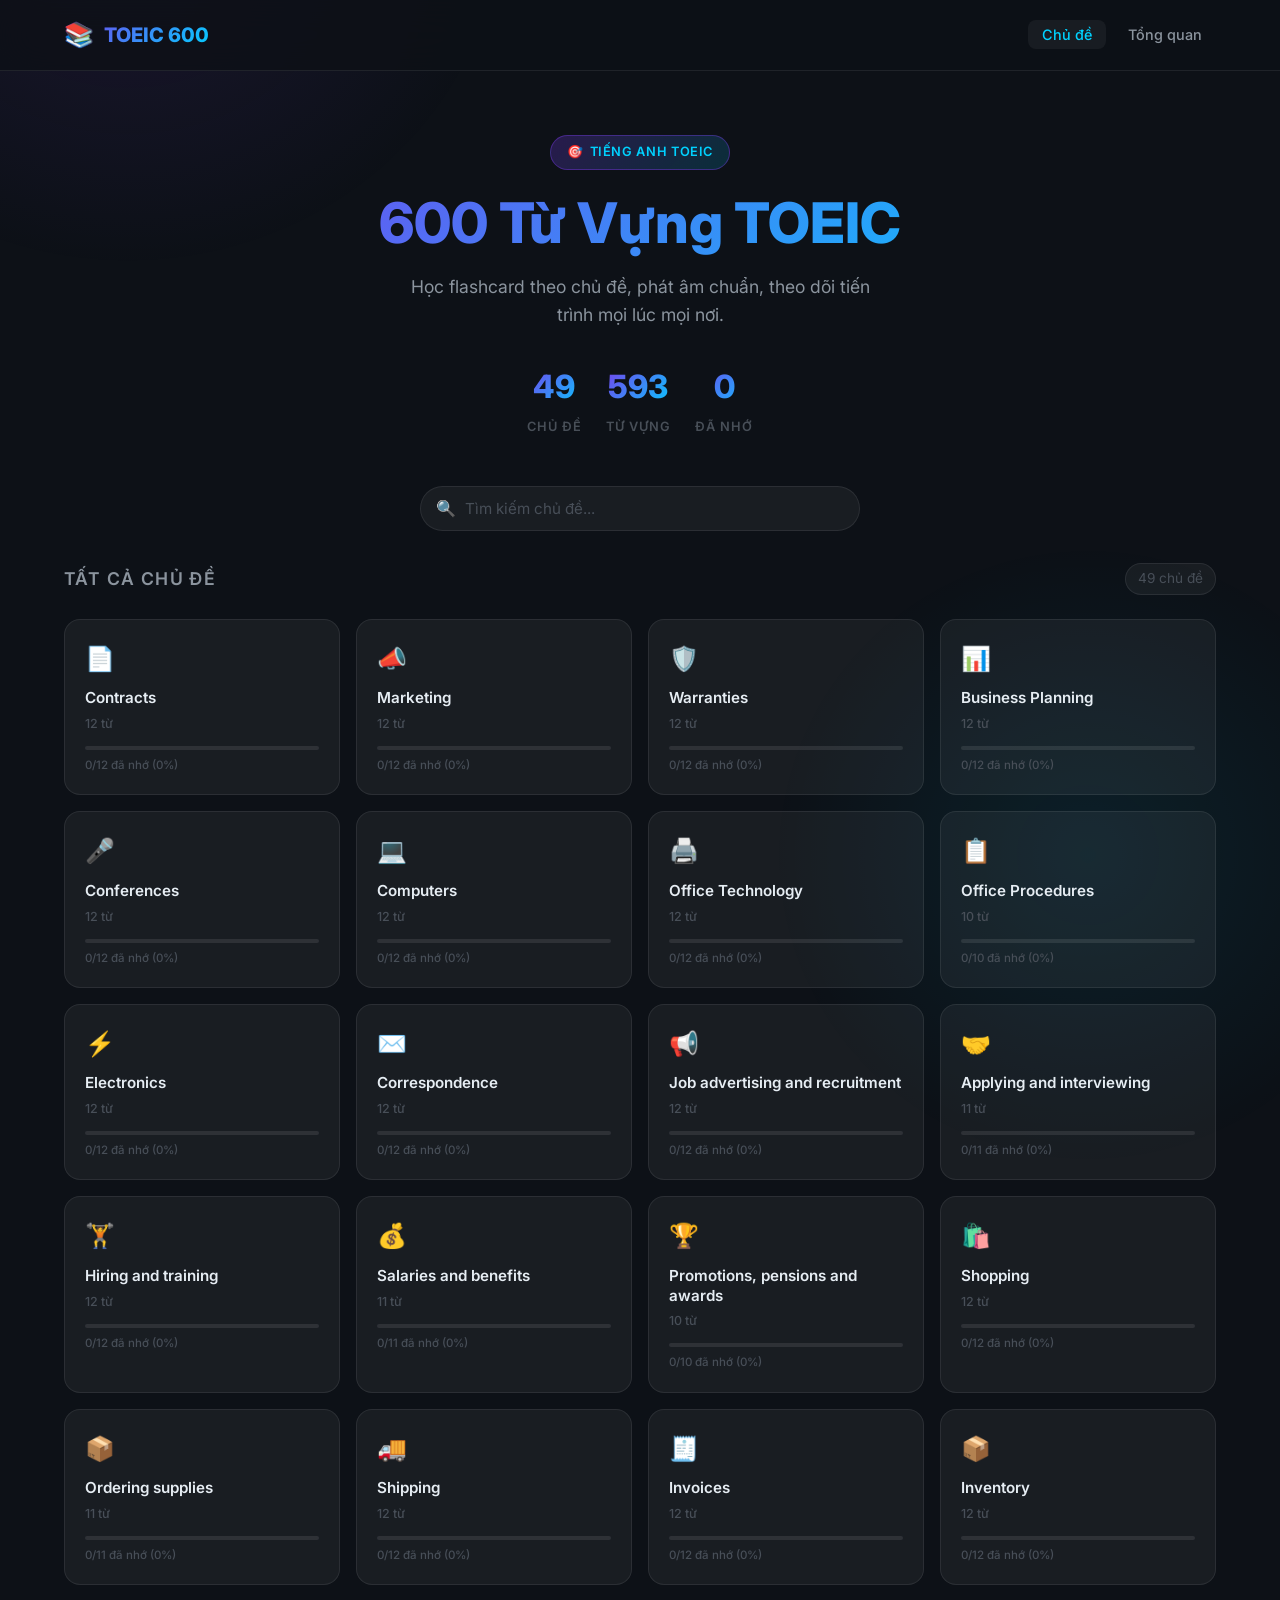
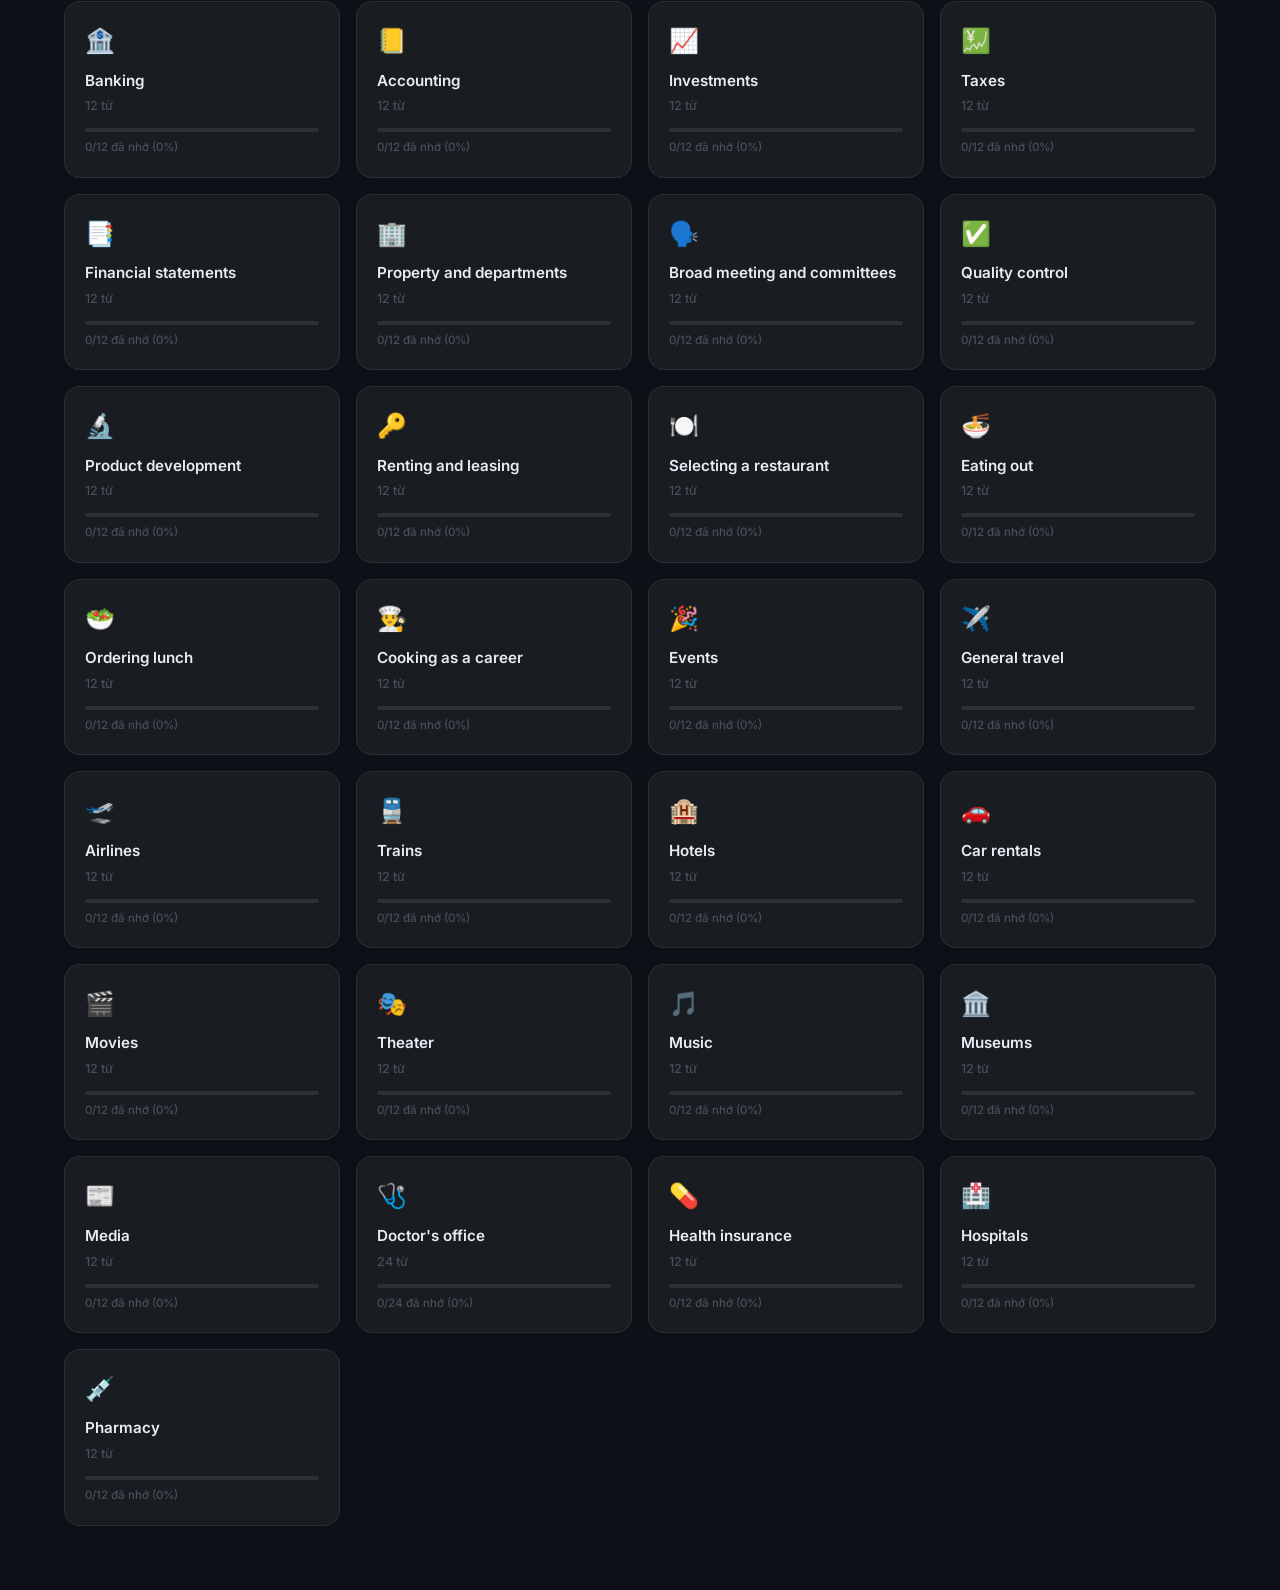
==== study.html @ 12943f38 "feat: TOEIC 600 flashcard site - 49 topics, 593 words" ====
<!DOCTYPE html>
<html lang="vi">
<head>
  <meta charset="UTF-8" />
  <meta name="viewport" content="width=device-width, initial-scale=1.0" />
  <meta name="description" content="Học flashcard từ vựng TOEIC theo chủ đề với phát âm chuẩn và ghi nhớ tiến trình." />
  <meta name="theme-color" content="#0d1117" />
  <title>Học flashcard — TOEIC 600</title>
  <link rel="icon" href="data:image/svg+xml,<svg xmlns='http://www.w3.org/2000/svg' viewBox='0 0 100 100'><text y='.9em' font-size='90'>🃏</text></svg>" />
  <link rel="stylesheet" href="css/style.css" />
</head>
<body>

  <!-- ─── Navbar ──────────────────────────────── -->
  <nav class="navbar" role="navigation" aria-label="Main navigation">
    <div class="navbar-inner">
      <a href="index.html" class="logo" aria-label="Về trang chủ">
        <span class="logo-icon" aria-hidden="true">📚</span>
        TOEIC 600
      </a>
      <ul class="nav-links" role="list">
        <li><a href="index.html">Chủ đề</a></li>
        <li><a href="overview.html">Tổng quan</a></li>
      </ul>
    </div>
  </nav>

  <!-- ─── Study Layout ─────────────────────────── -->
  <main class="container study-layout">

    <!-- Header -->
    <div class="study-header">
      <a href="index.html" class="btn-back" id="btnBack" aria-label="Quay lại trang chủ">
        ← Quay lại
      </a>
      <h1 class="study-topic-name" id="topicName">Đang tải...</h1>
    </div>

    <!-- Progress bar -->
    <section class="progress-section" aria-label="Tiến trình học">
      <div class="progress-info">
        <span class="progress-text" id="progressText">0 / 0 đã nhớ</span>
        <span class="progress-pct" id="progressPct">0%</span>
      </div>
      <div class="progress-bar-wrap" role="progressbar" aria-label="Tiến trình"
           aria-valuemin="0" aria-valuemax="100">
        <div class="progress-bar-fill" id="progressFill" style="width: 0%"></div>
      </div>
    </section>

    <!-- Flashcard area -->
    <div class="flashcard-area">

      <!-- Counter -->
      <div style="font-size:0.85rem; color:var(--text-muted); font-weight:600;" id="cardCounter">
        1 / 12
      </div>

      <!-- The flashcard -->
      <div class="flashcard-wrap" aria-label="Nhấn để lật thẻ">
        <div class="flashcard" id="flashcard" role="button" tabindex="0"
             aria-label="Flashcard — nhấn Space hoặc click để lật">

          <!-- Front: English word -->
          <div class="card-face card-front">
            <button class="btn-speak" id="btnSpeak"
                    aria-label="Phát âm từ"
                    title="Phát âm (Enter)">
              🔊
            </button>
            <div class="card-hint">Từ tiếng Anh</div>
            <div class="card-word" id="cardWord">—</div>
            <span class="card-type-badge" id="cardType">n.</span>
            <div style="margin-top:16px; font-size:0.75rem; color:var(--text-muted);">
              Nhấn Space hoặc click để xem nghĩa
            </div>
          </div>

          <!-- Back: Vietnamese meaning -->
          <div class="card-face card-back">
            <div class="card-hint">Nghĩa tiếng Việt</div>
            <div class="card-meaning" id="cardMeaning">—</div>
            <div class="card-word-back" id="cardWordBack"></div>
          </div>

        </div>
      </div>

      <!-- Card dot strip -->
      <div class="card-strip" id="cardStrip" role="group" aria-label="Điều hướng thẻ"></div>

      <!-- Navigation controls -->
      <div class="card-controls" role="group" aria-label="Điều hướng">
        <button class="btn btn-ghost" id="btnPrev" disabled aria-label="Thẻ trước (←)">
          ← Trước
        </button>

        <button class="btn btn-remembered" id="btnRemembered" aria-label="Đánh dấu đã nhớ (phím 1)">
          ✅ Đã nhớ
        </button>

        <button class="btn btn-not-remembered" id="btnNotRemembered" aria-label="Đánh dấu chưa nhớ (phím 2)">
          📝 Chưa nhớ
        </button>

        <button class="btn btn-ghost" id="btnNext" aria-label="Thẻ tiếp (→)">
          Tiếp →
        </button>
      </div>

      <!-- Keyboard shortcuts hint -->
      <div class="shortcuts-bar" aria-label="Phím tắt">
        <span class="shortcut-item">
          <kbd>←</kbd><kbd>→</kbd> Chuyển thẻ
        </span>
        <span class="shortcut-item">
          <kbd>Space</kbd> Lật thẻ
        </span>
        <span class="shortcut-item">
          <kbd>Enter</kbd> Phát âm
        </span>
        <span class="shortcut-item">
          <kbd>1</kbd> Đã nhớ &nbsp;
          <kbd>2</kbd> Chưa nhớ
        </span>
      </div>

    </div><!-- /flashcard-area -->

  </main>

  <!-- ─── Toast ───────────────────────────────── -->
  <div id="toastContainer" class="toast-container" aria-live="polite" aria-atomic="true"></div>

  <script src="js/study.js"></script>
</body>
</html>
---- css/style.css ----
/* ===================================================
   TOEIC 600 Flashcards — Design System
   Dark Mode + Glassmorphism + Purple-Blue Gradient
=================================================== */

@import url('https://fonts.googleapis.com/css2?family=Inter:wght@300;400;500;600;700;800&display=swap');

/* ─── CSS Variables ─────────────────────────────── */
:root {
  --bg-primary: #0d1117;
  --bg-secondary: #161b22;
  --bg-card: rgba(22, 27, 34, 0.8);
  --bg-glass: rgba(255, 255, 255, 0.05);
  --bg-glass-hover: rgba(255, 255, 255, 0.09);

  --accent-1: #7c3aed;
  --accent-2: #00d2ff;
  --accent-gradient: linear-gradient(135deg, #7c3aed, #00d2ff);
  --accent-gradient-soft: linear-gradient(135deg, rgba(124,58,237,0.25), rgba(0,210,255,0.15));

  --text-primary: #e6edf3;
  --text-secondary: #8b949e;
  --text-muted: #484f58;

  --border-color: rgba(255, 255, 255, 0.08);
  --border-accent: rgba(124, 58, 237, 0.4);

  --shadow-card: 0 8px 32px rgba(0, 0, 0, 0.4);
  --shadow-glow: 0 0 40px rgba(124, 58, 237, 0.2);

  --radius-sm: 8px;
  --radius-md: 16px;
  --radius-lg: 24px;
  --radius-xl: 32px;

  --transition: 0.25s cubic-bezier(0.4, 0, 0.2, 1);
  --transition-slow: 0.5s cubic-bezier(0.4, 0, 0.2, 1);
}

/* ─── Reset & Base ──────────────────────────────── */
*, *::before, *::after {
  box-sizing: border-box;
  margin: 0;
  padding: 0;
}

html {
  scroll-behavior: smooth;
  font-size: 16px;
}

body {
  font-family: 'Inter', -apple-system, BlinkMacSystemFont, sans-serif;
  background-color: var(--bg-primary);
  color: var(--text-primary);
  line-height: 1.6;
  min-height: 100vh;
  overflow-x: hidden;
}

/* Background animated gradient orbs */
body::before {
  content: '';
  position: fixed;
  top: -50%;
  left: -20%;
  width: 60%;
  height: 80%;
  background: radial-gradient(ellipse, rgba(124,58,237,0.12) 0%, transparent 70%);
  pointer-events: none;
  z-index: 0;
  animation: floatOrb 12s ease-in-out infinite alternate;
}

body::after {
  content: '';
  position: fixed;
  bottom: -30%;
  right: -10%;
  width: 50%;
  height: 70%;
  background: radial-gradient(ellipse, rgba(0,210,255,0.08) 0%, transparent 70%);
  pointer-events: none;
  z-index: 0;
  animation: floatOrb 15s ease-in-out infinite alternate-reverse;
}

@keyframes floatOrb {
  from { transform: translate(0, 0) scale(1); }
  to   { transform: translate(30px, -20px) scale(1.05); }
}

/* ─── Typography ────────────────────────────────── */
h1, h2, h3, h4 {
  font-weight: 700;
  line-height: 1.2;
}

a {
  color: var(--accent-2);
  text-decoration: none;
  transition: opacity var(--transition);
}

a:hover { opacity: 0.8; }

/* ─── Layout ────────────────────────────────────── */
.container {
  max-width: 1200px;
  margin: 0 auto;
  padding: 0 24px;
  position: relative;
  z-index: 1;
}

/* ─── Header / Navbar ───────────────────────────── */
.navbar {
  position: sticky;
  top: 0;
  z-index: 100;
  background: rgba(13, 17, 23, 0.85);
  backdrop-filter: blur(20px);
  -webkit-backdrop-filter: blur(20px);
  border-bottom: 1px solid var(--border-color);
}

.navbar-inner {
  display: flex;
  align-items: center;
  justify-content: space-between;
  padding: 16px 24px;
  max-width: 1200px;
  margin: 0 auto;
}

.logo {
  display: flex;
  align-items: center;
  gap: 10px;
  font-size: 1.25rem;
  font-weight: 800;
  background: var(--accent-gradient);
  -webkit-background-clip: text;
  -webkit-text-fill-color: transparent;
  background-clip: text;
}

.logo-icon {
  font-size: 1.5rem;
  -webkit-text-fill-color: initial;
}

.nav-links {
  display: flex;
  align-items: center;
  gap: 8px;
  list-style: none;
}

.nav-links a {
  color: var(--text-secondary);
  font-size: 0.9rem;
  font-weight: 500;
  padding: 6px 14px;
  border-radius: var(--radius-sm);
  transition: all var(--transition);
  -webkit-text-fill-color: initial;
}

.nav-links a:hover,
.nav-links a.active {
  color: var(--text-primary);
  background: var(--bg-glass);
}

.nav-links a.active {
  color: var(--accent-2);
}

/* ─── Hero Section ──────────────────────────────── */
.hero {
  padding: 64px 0 48px;
  text-align: center;
}

.hero-badge {
  display: inline-flex;
  align-items: center;
  gap: 6px;
  background: var(--accent-gradient-soft);
  border: 1px solid var(--border-accent);
  border-radius: 100px;
  padding: 6px 16px;
  font-size: 0.8rem;
  font-weight: 600;
  color: var(--accent-2);
  margin-bottom: 20px;
  letter-spacing: 0.05em;
  text-transform: uppercase;
}

.hero h1 {
  font-size: clamp(2rem, 5vw, 3.5rem);
  font-weight: 800;
  margin-bottom: 16px;
  background: var(--accent-gradient);
  -webkit-background-clip: text;
  -webkit-text-fill-color: transparent;
  background-clip: text;
}

.hero p {
  font-size: 1.1rem;
  color: var(--text-secondary);
  max-width: 480px;
  margin: 0 auto 32px;
}

.hero-stats {
  display: flex;
  gap: 24px;
  justify-content: center;
  flex-wrap: wrap;
}

.stat-item {
  text-align: center;
}

.stat-number {
  font-size: 2rem;
  font-weight: 800;
  background: var(--accent-gradient);
  -webkit-background-clip: text;
  -webkit-text-fill-color: transparent;
  background-clip: text;
  display: block;
}

.stat-label {
  font-size: 0.8rem;
  color: var(--text-muted);
  text-transform: uppercase;
  letter-spacing: 0.08em;
  font-weight: 600;
}

/* ─── Search Bar ────────────────────────────────── */
.search-wrap {
  margin-bottom: 32px;
}

.search-input-wrap {
  position: relative;
  max-width: 440px;
  margin: 0 auto;
}

.search-icon {
  position: absolute;
  left: 16px;
  top: 50%;
  transform: translateY(-50%);
  color: var(--text-muted);
  font-size: 1rem;
  pointer-events: none;
}

#searchInput {
  width: 100%;
  background: var(--bg-glass);
  border: 1px solid var(--border-color);
  border-radius: 100px;
  padding: 12px 20px 12px 44px;
  color: var(--text-primary);
  font-family: inherit;
  font-size: 0.95rem;
  outline: none;
  transition: all var(--transition);
}

#searchInput::placeholder { color: var(--text-muted); }
#searchInput:focus {
  border-color: var(--accent-1);
  background: var(--bg-glass-hover);
  box-shadow: 0 0 0 3px rgba(124,58,237,0.15);
}

/* ─── Section Header ─────────────────────────────── */
.section-header {
  display: flex;
  align-items: center;
  justify-content: space-between;
  margin-bottom: 24px;
  gap: 12px;
  flex-wrap: wrap;
}

.section-header h2 {
  font-size: 1.1rem;
  font-weight: 600;
  color: var(--text-secondary);
  text-transform: uppercase;
  letter-spacing: 0.08em;
}

.section-count {
  font-size: 0.85rem;
  color: var(--text-muted);
  background: var(--bg-glass);
  padding: 4px 12px;
  border-radius: 100px;
  border: 1px solid var(--border-color);
}

/* ─── Topic Grid ────────────────────────────────── */
.topic-grid {
  display: grid;
  grid-template-columns: repeat(auto-fill, minmax(240px, 1fr));
  gap: 16px;
  padding-bottom: 64px;
}

.topic-card {
  background: var(--bg-glass);
  border: 1px solid var(--border-color);
  border-radius: var(--radius-md);
  padding: 20px;
  cursor: pointer;
  transition: all var(--transition);
  position: relative;
  overflow: hidden;
  text-decoration: none;
  display: block;
}

.topic-card::before {
  content: '';
  position: absolute;
  inset: 0;
  background: var(--accent-gradient);
  opacity: 0;
  transition: opacity var(--transition);
  border-radius: inherit;
}

.topic-card:hover {
  border-color: var(--border-accent);
  transform: translateY(-4px);
  box-shadow: var(--shadow-card), var(--shadow-glow);
}

.topic-card:hover::before { opacity: 0.05; }

.topic-card-inner {
  position: relative;
  z-index: 1;
}

.topic-icon {
  font-size: 1.5rem;
  margin-bottom: 10px;
  display: block;
}

.topic-name {
  font-size: 0.95rem;
  font-weight: 600;
  color: var(--text-primary);
  margin-bottom: 6px;
  line-height: 1.3;
}

.topic-meta {
  font-size: 0.78rem;
  color: var(--text-muted);
  margin-bottom: 12px;
  font-weight: 500;
}

/* Mini progress bar on topic card */
.topic-progress-bar-wrap {
  height: 4px;
  background: var(--bg-glass-hover);
  border-radius: 100px;
  overflow: hidden;
  margin-bottom: 6px;
}

.topic-progress-bar-fill {
  height: 100%;
  background: var(--accent-gradient);
  border-radius: 100px;
  transition: width 0.6s ease;
}

.topic-progress-text {
  font-size: 0.72rem;
  color: var(--text-muted);
  font-weight: 500;
}

/* Fully completed card */
.topic-card.completed {
  border-color: rgba(0, 210, 255, 0.3);
}

.topic-card.completed .topic-name { color: var(--accent-2); }

/* ─── Flashcard Page ─────────────────────────────── */
.study-layout {
  padding: 32px 0 64px;
}

.study-header {
  display: flex;
  align-items: center;
  gap: 16px;
  margin-bottom: 32px;
  flex-wrap: wrap;
}

.btn-back {
  display: inline-flex;
  align-items: center;
  gap: 6px;
  background: var(--bg-glass);
  border: 1px solid var(--border-color);
  color: var(--text-secondary);
  padding: 8px 16px;
  border-radius: var(--radius-sm);
  font-size: 0.85rem;
  font-weight: 500;
  cursor: pointer;
  transition: all var(--transition);
  font-family: inherit;
  text-decoration: none;
}

.btn-back:hover {
  color: var(--text-primary);
  border-color: var(--border-accent);
  background: var(--bg-glass-hover);
}

.study-topic-name {
  font-size: 1.4rem;
  font-weight: 700;
  flex: 1;
}

/* Progress bar */
.progress-section {
  margin-bottom: 32px;
}

.progress-info {
  display: flex;
  justify-content: space-between;
  align-items: center;
  margin-bottom: 8px;
}

.progress-text {
  font-size: 0.85rem;
  color: var(--text-secondary);
  font-weight: 500;
}

.progress-pct {
  font-size: 0.85rem;
  color: var(--accent-2);
  font-weight: 600;
}

.progress-bar-wrap {
  height: 6px;
  background: var(--bg-glass-hover);
  border-radius: 100px;
  overflow: hidden;
}

.progress-bar-fill {
  height: 100%;
  background: var(--accent-gradient);
  border-radius: 100px;
  transition: width 0.5s ease;
}

/* ─── Flashcard 3D Flip ──────────────────────────── */
.flashcard-area {
  display: flex;
  flex-direction: column;
  align-items: center;
  gap: 24px;
}

.flashcard-wrap {
  width: 100%;
  max-width: 560px;
  height: 320px;
  perspective: 1200px;
  cursor: pointer;
}

.flashcard {
  width: 100%;
  height: 100%;
  position: relative;
  transform-style: preserve-3d;
  transition: transform 0.55s cubic-bezier(0.4, 0, 0.2, 1);
}

.flashcard.flipped {
  transform: rotateY(180deg);
}

.card-face {
  position: absolute;
  inset: 0;
  backface-visibility: hidden;
  -webkit-backface-visibility: hidden;
  border-radius: var(--radius-lg);
  display: flex;
  flex-direction: column;
  align-items: center;
  justify-content: center;
  padding: 32px;
  text-align: center;
  border: 1px solid var(--border-color);
}

.card-front {
  background: linear-gradient(135deg, rgba(22,27,34,0.95), rgba(28,36,54,0.95));
  border-color: var(--border-accent);
}

.card-back {
  background: linear-gradient(135deg, rgba(28,36,54,0.95), rgba(22,27,34,0.95));
  transform: rotateY(180deg);
  border-color: rgba(0, 210, 255, 0.3);
}

.card-hint {
  font-size: 0.72rem;
  color: var(--text-muted);
  text-transform: uppercase;
  letter-spacing: 0.1em;
  margin-bottom: 16px;
  font-weight: 600;
}

.card-word {
  font-size: clamp(1.8rem, 5vw, 2.8rem);
  font-weight: 800;
  background: var(--accent-gradient);
  -webkit-background-clip: text;
  -webkit-text-fill-color: transparent;
  background-clip: text;
  margin-bottom: 12px;
  line-height: 1.15;
}

.card-type-badge {
  display: inline-block;
  background: rgba(124,58,237,0.2);
  border: 1px solid rgba(124,58,237,0.4);
  color: #a78bfa;
  font-size: 0.75rem;
  font-weight: 600;
  padding: 4px 12px;
  border-radius: 100px;
  letter-spacing: 0.05em;
}

.card-meaning {
  font-size: clamp(1.4rem, 4vw, 2rem);
  font-weight: 700;
  color: var(--accent-2);
  margin-bottom: 8px;
}

.card-word-back {
  font-size: 0.9rem;
  color: var(--text-muted);
  font-style: italic;
}

/* Speak button on card */
.btn-speak {
  position: absolute;
  top: 16px;
  right: 16px;
  background: var(--bg-glass);
  border: 1px solid var(--border-color);
  color: var(--text-secondary);
  width: 36px;
  height: 36px;
  border-radius: 50%;
  display: flex;
  align-items: center;
  justify-content: center;
  cursor: pointer;
  transition: all var(--transition);
  font-size: 0.9rem;
  font-family: inherit;
}

.btn-speak:hover {
  color: var(--accent-2);
  border-color: rgba(0,210,255,0.4);
  background: rgba(0,210,255,0.1);
}

.btn-speak.speaking {
  color: var(--accent-2);
  border-color: rgba(0,210,255,0.5);
  background: rgba(0,210,255,0.15);
  animation: pulse 1s ease-in-out infinite;
}

@keyframes pulse {
  0%, 100% { box-shadow: 0 0 0 0 rgba(0,210,255,0.3); }
  50% { box-shadow: 0 0 0 8px rgba(0,210,255,0); }
}

/* Flip hint */
.flip-hint {
  font-size: 0.75rem;
  color: var(--text-muted);
  display: flex;
  align-items: center;
  gap: 6px;
}

/* ─── Navigation Controls ────────────────────────── */
.card-controls {
  display: flex;
  align-items: center;
  gap: 12px;
  flex-wrap: wrap;
  justify-content: center;
}

.btn {
  display: inline-flex;
  align-items: center;
  gap: 6px;
  padding: 10px 20px;
  border-radius: var(--radius-sm);
  font-family: inherit;
  font-size: 0.9rem;
  font-weight: 600;
  cursor: pointer;
  border: 1px solid transparent;
  transition: all var(--transition);
  outline: none;
  white-space: nowrap;
}

.btn-ghost {
  background: var(--bg-glass);
  border-color: var(--border-color);
  color: var(--text-secondary);
}

.btn-ghost:hover {
  background: var(--bg-glass-hover);
  color: var(--text-primary);
  border-color: var(--border-accent);
}

.btn-ghost:disabled {
  opacity: 0.35;
  cursor: not-allowed;
}

.btn-remembered {
  background: rgba(0, 210, 100, 0.12);
  border-color: rgba(0, 210, 100, 0.3);
  color: #3dd68c;
}

.btn-remembered:hover {
  background: rgba(0, 210, 100, 0.22);
  border-color: rgba(0, 210, 100, 0.5);
  transform: translateY(-1px);
}

.btn-remembered.active {
  background: rgba(0, 210, 100, 0.25);
  border-color: rgba(0, 210, 100, 0.6);
  box-shadow: 0 0 16px rgba(0, 210, 100, 0.2);
}

.btn-not-remembered {
  background: rgba(248, 81, 73, 0.12);
  border-color: rgba(248, 81, 73, 0.3);
  color: #f85149;
}

.btn-not-remembered:hover {
  background: rgba(248, 81, 73, 0.22);
  border-color: rgba(248, 81, 73, 0.5);
  transform: translateY(-1px);
}

.btn-not-remembered.active {
  background: rgba(248, 81, 73, 0.25);
  border-color: rgba(248, 81, 73, 0.6);
  box-shadow: 0 0 16px rgba(248, 81, 73, 0.2);
}

.btn-primary {
  background: var(--accent-gradient);
  color: #fff;
  border: none;
}

.btn-primary:hover {
  opacity: 0.9;
  transform: translateY(-1px);
  box-shadow: 0 4px 20px rgba(124,58,237,0.4);
}

/* ─── Keyboard Shortcuts Display ────────────────── */
.shortcuts-bar {
  display: flex;
  gap: 12px;
  justify-content: center;
  flex-wrap: wrap;
  margin-top: 8px;
}

.shortcut-item {
  display: flex;
  align-items: center;
  gap: 6px;
  font-size: 0.75rem;
  color: var(--text-muted);
}

kbd {
  display: inline-flex;
  align-items: center;
  justify-content: center;
  background: var(--bg-glass);
  border: 1px solid var(--border-color);
  border-radius: 4px;
  padding: 2px 6px;
  font-family: inherit;
  font-size: 0.7rem;
  color: var(--text-secondary);
  min-width: 24px;
}

/* ─── Card Status Strip ──────────────────────────── */
.card-strip {
  display: flex;
  gap: 4px;
  flex-wrap: wrap;
  justify-content: center;
  max-width: 560px;
  width: 100%;
}

.strip-dot {
  width: 10px;
  height: 10px;
  border-radius: 50%;
  background: var(--bg-glass-hover);
  border: 1px solid var(--border-color);
  transition: all var(--transition);
  cursor: pointer;
}

.strip-dot.current {
  background: var(--accent-1);
  border-color: var(--accent-1);
  transform: scale(1.3);
}

.strip-dot.remembered {
  background: #3dd68c;
  border-color: #3dd68c;
}

.strip-dot.not-remembered {
  background: #f85149;
  border-color: #f85149;
}

/* ─── Overview Page ──────────────────────────────── */
.overview-layout {
  padding: 32px 0 64px;
}

.overview-hero {
  margin-bottom: 40px;
}

/* Overall stats cards */
.stats-grid {
  display: grid;
  grid-template-columns: repeat(auto-fit, minmax(180px, 1fr));
  gap: 16px;
  margin-bottom: 40px;
}

.stat-card {
  background: var(--bg-glass);
  border: 1px solid var(--border-color);
  border-radius: var(--radius-md);
  padding: 20px 24px;
  text-align: center;
  transition: all var(--transition);
}

.stat-card:hover {
  border-color: var(--border-accent);
  transform: translateY(-2px);
}

.stat-card .stat-value {
  font-size: 2.2rem;
  font-weight: 800;
  background: var(--accent-gradient);
  -webkit-background-clip: text;
  -webkit-text-fill-color: transparent;
  background-clip: text;
  display: block;
  margin-bottom: 4px;
}

.stat-card .stat-label {
  font-size: 0.8rem;
  color: var(--text-muted);
  font-weight: 600;
  text-transform: uppercase;
  letter-spacing: 0.08em;
}

/* Overall progress ring */
.overall-progress-wrap {
  display: flex;
  flex-direction: column;
  align-items: center;
  gap: 20px;
  margin-bottom: 40px;
  padding: 32px;
  background: var(--bg-glass);
  border: 1px solid var(--border-color);
  border-radius: var(--radius-lg);
}

.progress-ring-container {
  position: relative;
  width: 160px;
  height: 160px;
}

.progress-ring-svg {
  transform: rotate(-90deg);
  width: 160px;
  height: 160px;
}

.progress-ring-bg {
  fill: none;
  stroke: var(--bg-glass-hover);
  stroke-width: 10;
}

.progress-ring-fill {
  fill: none;
  stroke: url(#ringGradient);
  stroke-width: 10;
  stroke-linecap: round;
  stroke-dasharray: 440;
  stroke-dashoffset: 440;
  transition: stroke-dashoffset 1s ease;
}

.progress-ring-text {
  position: absolute;
  inset: 0;
  display: flex;
  flex-direction: column;
  align-items: center;
  justify-content: center;
}

.progress-ring-pct {
  font-size: 2.2rem;
  font-weight: 800;
  background: var(--accent-gradient);
  -webkit-background-clip: text;
  -webkit-text-fill-color: transparent;
  background-clip: text;
}

.progress-ring-label {
  font-size: 0.72rem;
  color: var(--text-muted);
  text-transform: uppercase;
  letter-spacing: 0.08em;
  font-weight: 600;
}

/* Overview topic list */
.overview-controls {
  display: flex;
  gap: 8px;
  align-items: center;
  flex-wrap: wrap;
  margin-bottom: 20px;
}

.overview-controls label {
  font-size: 0.85rem;
  color: var(--text-muted);
  font-weight: 500;
}

.btn-sm {
  padding: 6px 12px;
  font-size: 0.8rem;
}

.overview-list {
  display: flex;
  flex-direction: column;
  gap: 12px;
}

.overview-item {
  background: var(--bg-glass);
  border: 1px solid var(--border-color);
  border-radius: var(--radius-md);
  padding: 16px 20px;
  transition: all var(--transition);
  display: flex;
  align-items: center;
  gap: 16px;
  text-decoration: none;
  cursor: pointer;
}

.overview-item:hover {
  border-color: var(--border-accent);
  background: var(--bg-glass-hover);
  transform: translateX(4px);
}

.overview-item.complete {
  border-color: rgba(0,210,255,0.25);
}

.ov-rank {
  font-size: 0.8rem;
  font-weight: 700;
  color: var(--text-muted);
  width: 28px;
  text-align: center;
  flex-shrink: 0;
}

.ov-info {
  flex: 1;
  min-width: 0;
}

.ov-name {
  font-size: 0.95rem;
  font-weight: 600;
  color: var(--text-primary);
  margin-bottom: 6px;
  white-space: nowrap;
  overflow: hidden;
  text-overflow: ellipsis;
}

.ov-bar-wrap {
  height: 5px;
  background: var(--bg-glass-hover);
  border-radius: 100px;
  overflow: hidden;
}

.ov-bar-fill {
  height: 100%;
  background: var(--accent-gradient);
  border-radius: 100px;
  transition: width 0.8s ease;
}

.ov-bar-fill.complete { background: linear-gradient(135deg, #00d2ff, #3dd68c); }

.ov-count {
  font-size: 0.8rem;
  color: var(--text-muted);
  font-weight: 600;
  white-space: nowrap;
  text-align: right;
  flex-shrink: 0;
  min-width: 70px;
}

.ov-pct {
  display: block;
  font-size: 0.85rem;
  color: var(--accent-2);
  font-weight: 700;
}

/* Reset button */
.btn-danger {
  background: rgba(248,81,73,0.1);
  border-color: rgba(248,81,73,0.3);
  color: #f85149;
}

.btn-danger:hover {
  background: rgba(248,81,73,0.2);
  border-color: rgba(248,81,73,0.5);
}

/* ─── Empty State ────────────────────────────────── */
.empty-state {
  text-align: center;
  padding: 64px 24px;
  color: var(--text-muted);
}

.empty-icon {
  font-size: 3rem;
  margin-bottom: 16px;
  opacity: 0.5;
}

/* ─── Toast Notification ─────────────────────────── */
.toast-container {
  position: fixed;
  bottom: 24px;
  right: 24px;
  display: flex;
  flex-direction: column;
  gap: 8px;
  z-index: 9999;
}

.toast {
  background: var(--bg-secondary);
  border: 1px solid var(--border-color);
  border-radius: var(--radius-sm);
  padding: 12px 18px;
  font-size: 0.85rem;
  font-weight: 500;
  color: var(--text-primary);
  box-shadow: var(--shadow-card);
  animation: toastIn 0.3s ease;
  display: flex;
  align-items: center;
  gap: 8px;
  max-width: 280px;
}

.toast.success { border-color: rgba(61,214,140,0.4); }
.toast.error   { border-color: rgba(248,81,73,0.4); }
.toast.info    { border-color: var(--border-accent); }

@keyframes toastIn {
  from { opacity: 0; transform: translateY(12px) scale(0.95); }
  to   { opacity: 1; transform: translateY(0) scale(1); }
}

@keyframes toastOut {
  from { opacity: 1; transform: translateY(0); }
  to   { opacity: 0; transform: translateY(-8px); }
}

/* ─── Animations ─────────────────────────────────── */
.fade-in {
  animation: fadeIn 0.4s ease both;
}

@keyframes fadeIn {
  from { opacity: 0; transform: translateY(8px); }
  to   { opacity: 1; transform: translateY(0); }
}

.card-enter {
  animation: cardEnter 0.3s cubic-bezier(0.4, 0, 0.2, 1) both;
}

@keyframes cardEnter {
  from { opacity: 0; transform: scale(0.95); }
  to   { opacity: 1; transform: scale(1); }
}

/* ─── Scrollbar ──────────────────────────────────── */
::-webkit-scrollbar { width: 6px; height: 6px; }
::-webkit-scrollbar-track { background: transparent; }
::-webkit-scrollbar-thumb { background: var(--border-color); border-radius: 100px; }
::-webkit-scrollbar-thumb:hover { background: var(--border-accent); }

/* ─── Responsive ─────────────────────────────────── */
@media (max-width: 768px) {
  .navbar-inner { padding: 12px 16px; }
  .container { padding: 0 16px; }

  .hero { padding: 40px 0 32px; }
  .hero-stats { gap: 16px; }

  .topic-grid { grid-template-columns: repeat(auto-fill, minmax(160px, 1fr)); gap: 12px; }

  .flashcard-wrap { height: 260px; }
  .card-controls { gap: 8px; }
  .btn { padding: 9px 14px; font-size: 0.82rem; }
  .shortcuts-bar { display: none; }

  .overview-item { flex-wrap: wrap; }
  .ov-rank { display: none; }
  .ov-count { min-width: auto; }

  .toast-container { left: 16px; right: 16px; bottom: 16px; }
  .toast { max-width: 100%; }

  .stats-grid { grid-template-columns: repeat(2, 1fr); }
}

@media (max-width: 480px) {
  .topic-grid { grid-template-columns: repeat(2, 1fr); }
  .nav-links { display: none; }
  .hero h1 { font-size: 1.8rem; }
}

/* ─── No results ────────────────────────────────── */
.no-results {
  grid-column: 1 / -1;
  text-align: center;
  padding: 48px 24px;
  color: var(--text-muted);
  font-size: 0.95rem;
}
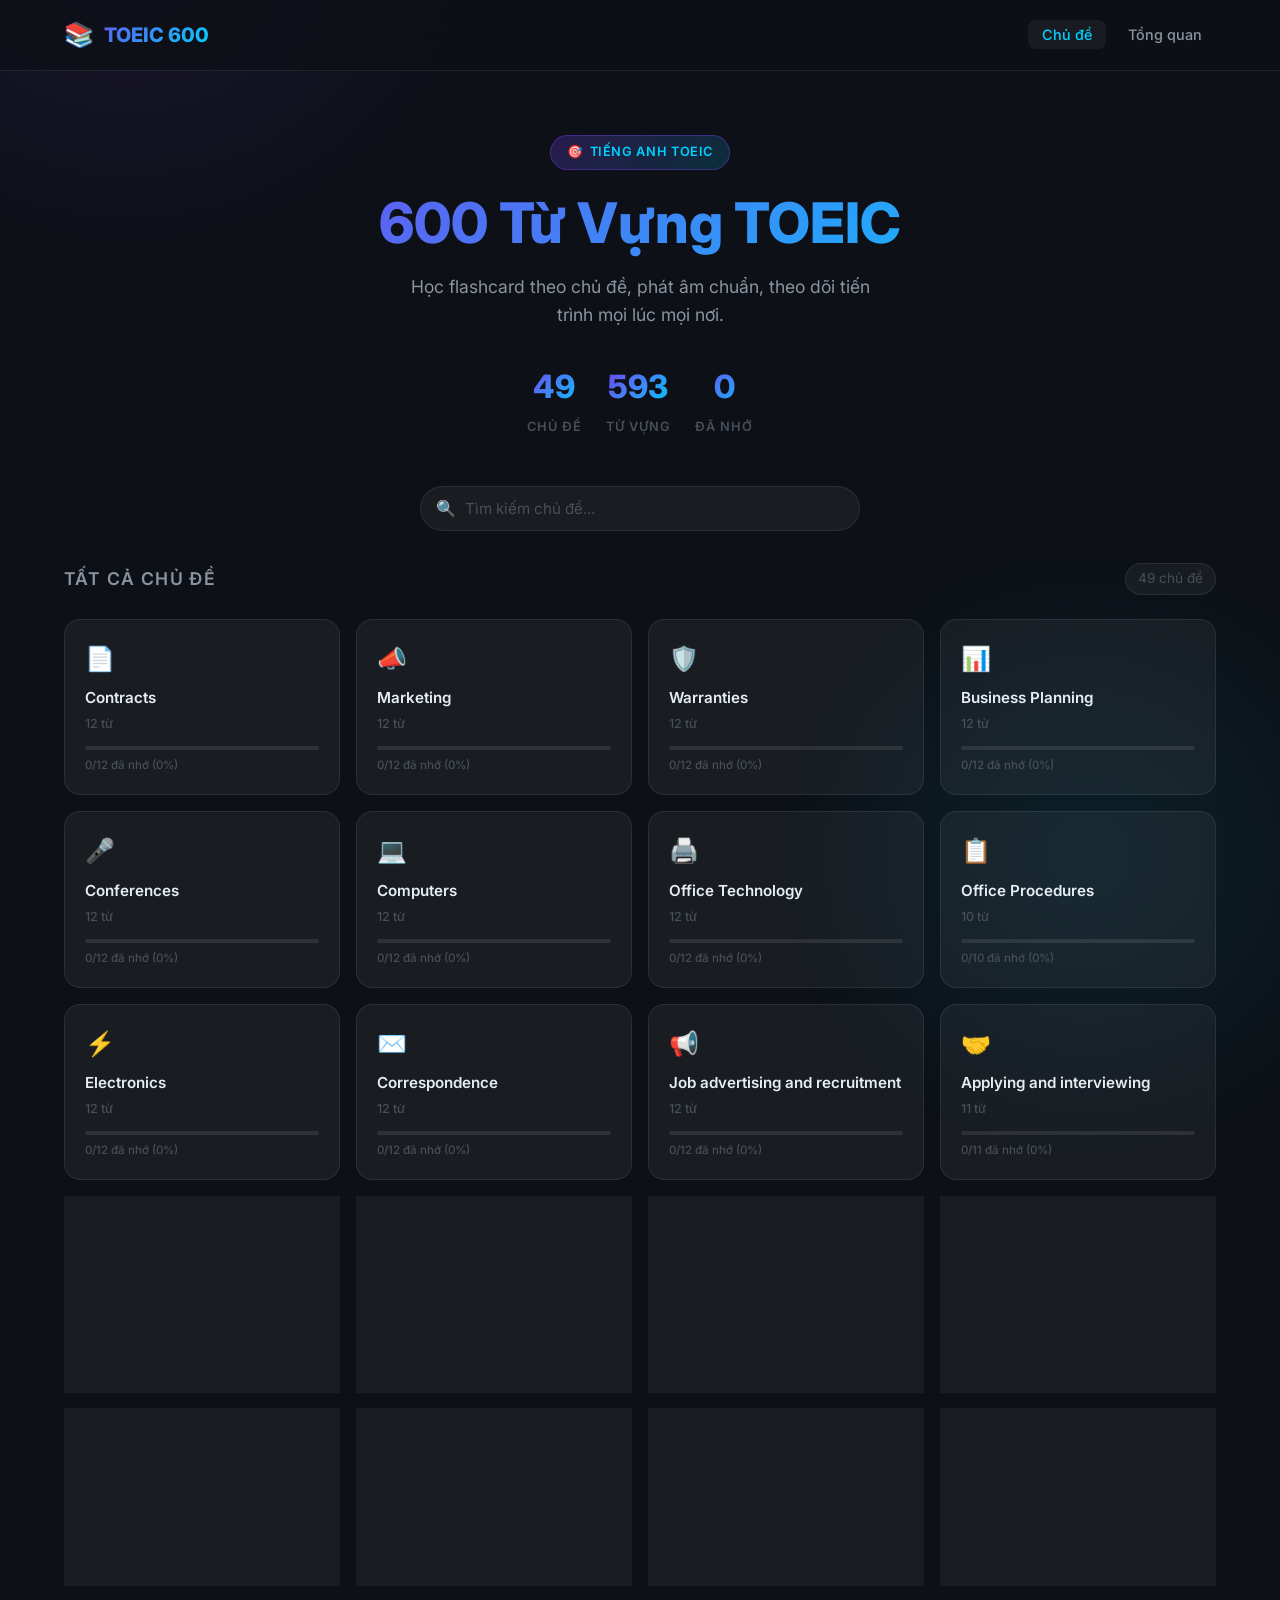
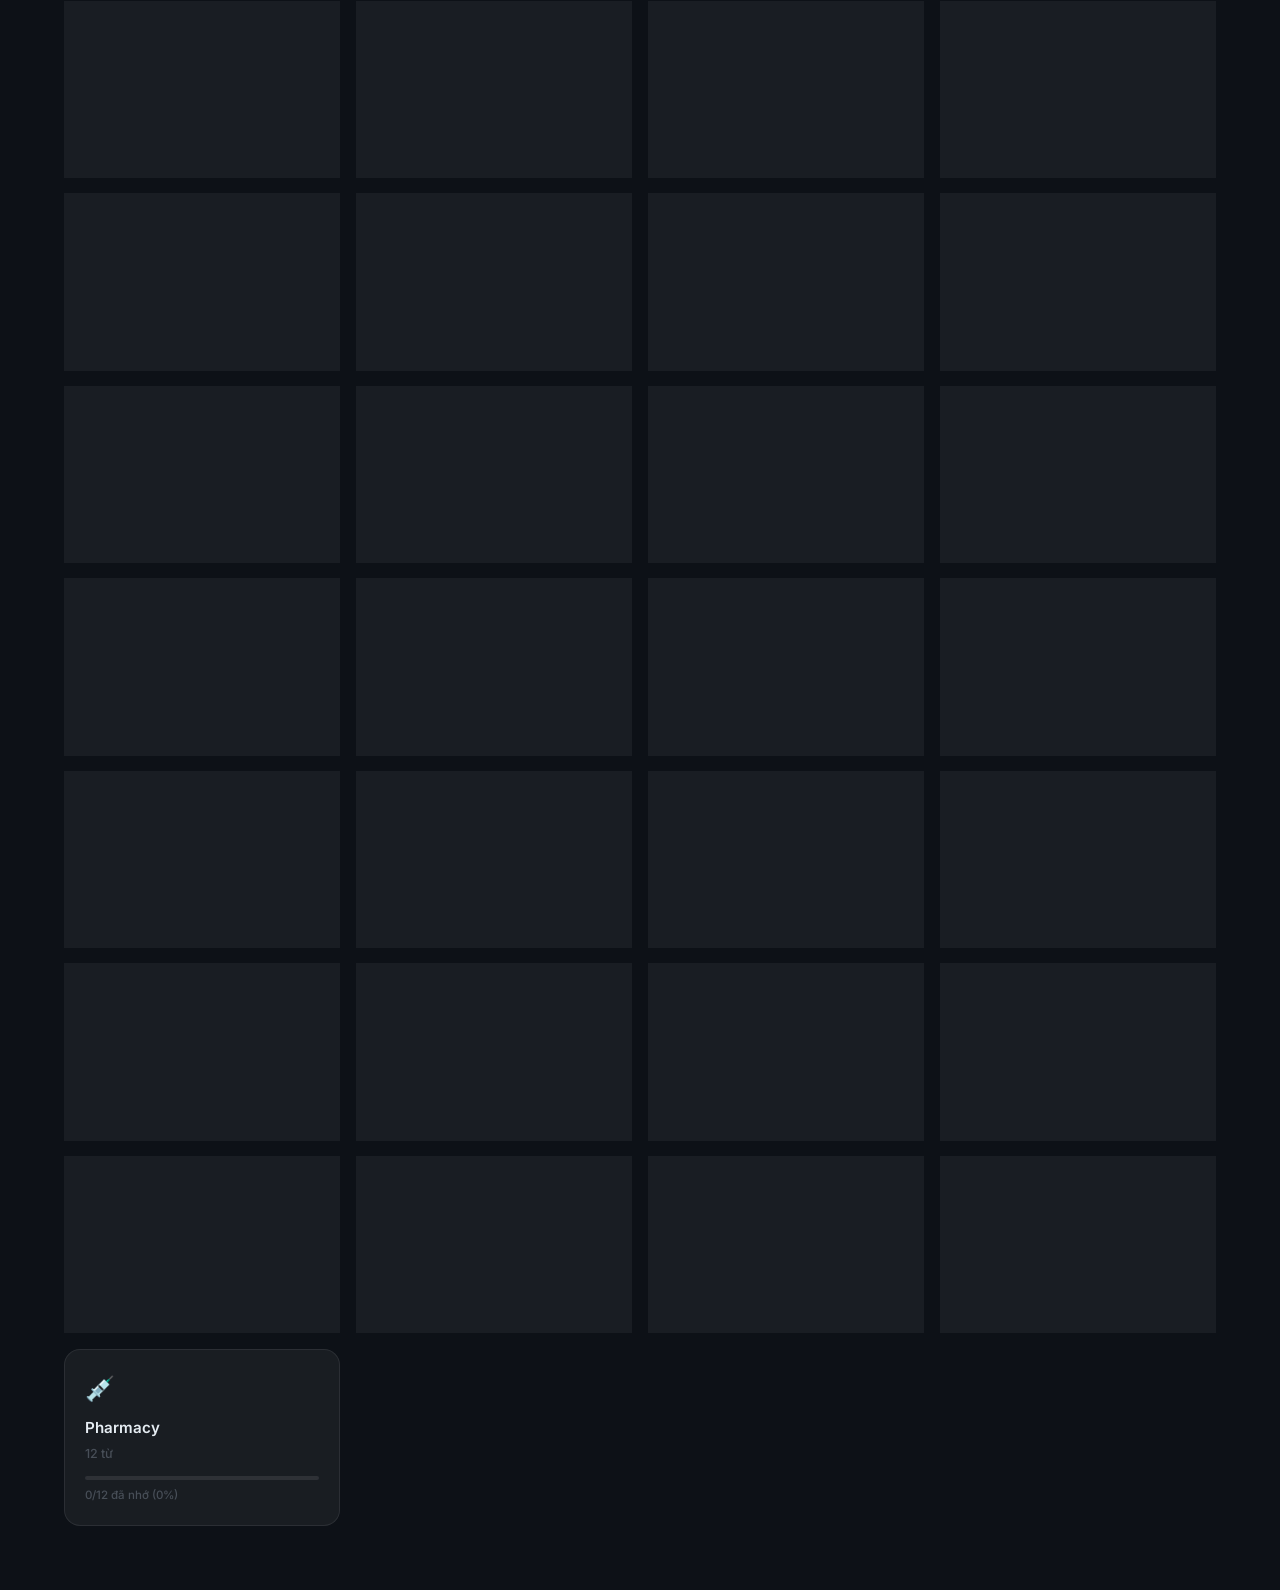
==== commit b86d0bb9: "fix: card-enter animation was blocking flip transform on #flashcard" ====
--- a/study.html
+++ b/study.html
@@ -57,7 +57,7 @@
       </div>
 
       <!-- The flashcard -->
-      <div class="flashcard-wrap" aria-label="Nhấn để lật thẻ">
+      <div class="flashcard-wrap" id="flashcardWrap" aria-label="Nhấn để lật thẻ">
         <div class="flashcard" id="flashcard" role="button" tabindex="0"
              aria-label="Flashcard — nhấn Space hoặc click để lật">
 
